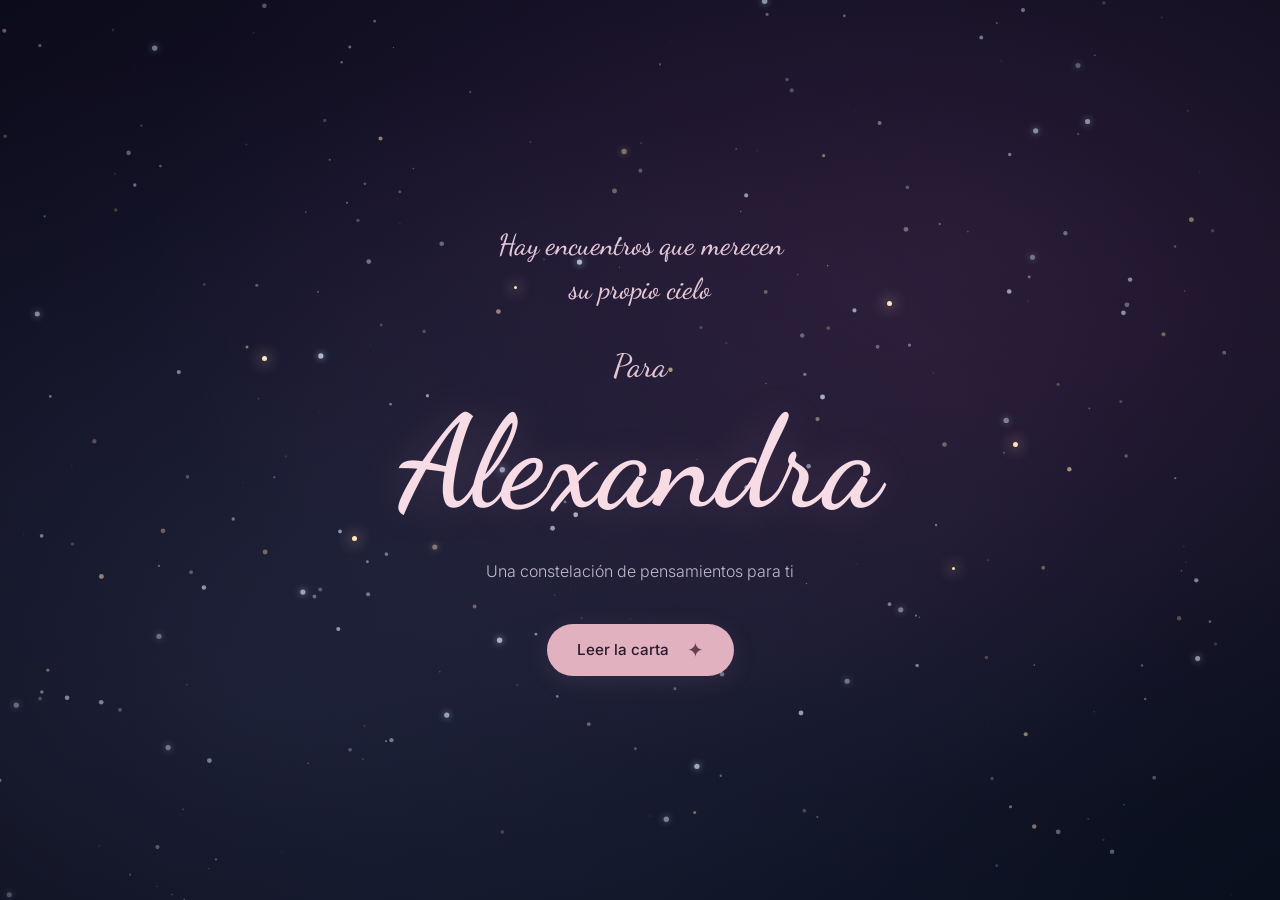
==== index.html @ 5cad4cbd "Restore animated introduction and design cinematic letter scenes" ====
<!DOCTYPE html>
<html lang="es">
<head>
    <meta charset="UTF-8">
    <meta name="viewport" content="width=device-width, initial-scale=1.0">
    <title>Para Alexandra &middot; Una constelaci&oacute;n para ti</title>
    <link rel="preconnect" href="https://fonts.googleapis.com">
    <link rel="preconnect" href="https://fonts.gstatic.com" crossorigin>
    <link href="https://fonts.googleapis.com/css2?family=Dancing+Script:wght@500;600;700&family=Inter:wght@300;400;500&display=swap" rel="stylesheet">
    <link rel="stylesheet" href="style.css">
</head>
<body>
    <div class="sky-atmosphere" aria-hidden="true"></div>
    <canvas id="star-canvas" aria-hidden="true"></canvas>
    <div class="film-vignette" aria-hidden="true"></div>

    <main>
        <section id="landing-screen" class="screen active" aria-labelledby="welcome-title">
            <div class="landing-content">
                <p class="welcome-phrase">Hay encuentros que merecen<br>su propio cielo</p>
                <div class="welcome-stars" aria-hidden="true"><i></i><i></i><i></i><i></i><i></i><i></i></div>
                <span class="title-prelude">Para</span>
                <h1 id="welcome-title" class="title">Alexandra</h1>
                <p class="subtitle">Una constelaci&oacute;n de pensamientos para ti</p>
                <button id="open-btn" class="primary-btn">Leer la carta <span aria-hidden="true">&#10022;</span></button>
            </div>
        </section>

        <section id="constellation-screen" class="screen" aria-label="Una carta entre las estrellas" hidden>
            <header class="journey-header">
                <span class="journey-signature">Para Alexandra</span>
                <span id="journey-progress" class="sr-only" role="status"></span>
            </header>
            <div id="nodes-container"></div>
            <div id="star-transition" aria-hidden="true"></div>
            <p id="click-guide" class="click-guide">Toca la estrella que brilla para comenzar</p>
            <div id="content-modal" class="hidden" role="dialog" aria-modal="true" aria-labelledby="chapter-title" inert>
                <article class="glass-card">
                    <h2 id="chapter-title" class="sr-only">Para Alexandra</h2>
                    <div class="letter-ornament" aria-hidden="true">
                        <svg viewBox="0 0 240 36"><path d="M10 18 C35 18 38 2 58 10 S82 26 102 18 M230 18 C205 18 202 2 182 10 S158 26 138 18 M112 18 L120 10 L128 18 L120 26 Z"/></svg>
                        <span>Para ti</span>
                    </div>
                    <div id="modal-body" class="letter-content"></div>
                    <footer class="chapter-footer">
                        <button id="next-btn" class="next-btn">Siguiente <span aria-hidden="true">&#8594;</span></button>
                    </footer>
                </article>
            </div>
            <div id="finale" class="finale" hidden>
                <h2 class="sr-only">Alexandra</h2>
                <p>Quiz&aacute; lo m&aacute;s bonito de coincidir contigo<br class="desktop-break"> todav&iacute;a est&eacute; por pasar.</p>
                <button id="replay-btn" class="text-btn">Volver a recorrer las estrellas <span aria-hidden="true">&#8634;</span></button>
            </div>
        </section>
    </main>
    <dialog id="photo-viewer" aria-label="Foto de Alexandra">
        <button id="close-photo" class="close-photo" aria-label="Cerrar foto" autofocus>&times;</button>
        <img src="WhatsApp%20Image%202026-11-08%20at%201.53.35%20PM.jpeg" alt="Alexandra" class="full-photo">
    </dialog>
    <button id="mute-btn" class="music-control" aria-label="Activar m&uacute;sica" aria-pressed="false" hidden>
        <span class="sound-bars" aria-hidden="true"><i></i><i></i><i></i><i></i></span>
        <span id="sound-label">Sonido</span>
    </button>
    <audio id="bg-music" loop preload="none"><source src="musica.mp3" type="audio/mpeg"></audio>
    <script src="script.js"></script>
</body>
</html>
---- style.css ----
* { box-sizing: border-box; margin: 0; padding: 0; }
:root { color-scheme: dark; --night: #100e23; --accent: #e8b1bd; --text: #f4edf1; --muted: #c2bacc; }
html, body { width: 100%; height: 100%; overflow: hidden; }
body { background: var(--night); color: var(--text); font-family: 'Inter', sans-serif; -webkit-font-smoothing: antialiased; }
button { font: inherit; cursor: pointer; -webkit-tap-highlight-color: transparent; }
button:disabled { cursor: default; }
button:focus-visible { outline: 2px solid var(--accent); outline-offset: 6px; }
[hidden] { display: none !important; }
.sky-atmosphere, .film-vignette, #star-canvas { position: fixed; inset: 0; width: 100%; height: 100%; pointer-events: none; }
.sky-atmosphere { background: radial-gradient(ellipse at 75% 28%, #4d315c66, transparent 60%), radial-gradient(ellipse at 20% 78%, #26345188, transparent 65%), linear-gradient(160deg, #100e23, #191327 55%, #0a1425); animation: atmosphere 30s ease-in-out infinite alternate; }
#star-canvas { z-index: 1; }
.film-vignette { z-index: 2; background: radial-gradient(ellipse at center, transparent 35%, #07081166); }
main { position: relative; height: 100%; z-index: 3; }
.screen { position: absolute; inset: 0; width: 100%; height: 100%; height: 100dvh; display: none; }
.screen.active { display: flex; flex-direction: column; align-items: center; justify-content: center; }
.landing-content { position: relative; width: min(90%, 850px); padding: 32px 0; text-align: center; }
.welcome-phrase { font: 500 clamp(1.3rem, 3vw, 1.8rem)/1.5 'Dancing Script', cursive; color: #e4c6d5; margin-bottom: 36px; animation: arrive 1.6s .1s both; }
.title-prelude { display: block; font: 500 2rem 'Dancing Script', cursive; color: #e2c5d0; margin-bottom: 2px; animation: arrive 1.5s .45s both; }
.title { font: 600 clamp(4.7rem, 11vw, 8rem)/1.2 'Dancing Script', cursive; color: #f7dce5; text-shadow: 0 0 45px #dea3ba33; animation: name-reveal 1.8s .65s both, name-glow 6s 2.5s ease-in-out infinite; }
.subtitle { font-size: 1rem; line-height: 1.7; color: var(--muted); font-weight: 300; margin-top: 18px; animation: arrive 1.4s 1s both; }
.welcome-stars { position: absolute; inset: 12% -3%; pointer-events: none; }
.welcome-stars i { position: absolute; width: 5px; height: 5px; border-radius: 50%; background: #ffe5b8; box-shadow: 0 0 14px 3px #ebc1ad66; animation: welcome-spark 5s ease-in-out infinite; }
.welcome-stars i:nth-child(1) { left: 8%; top: 26%; }
.welcome-stars i:nth-child(2) { left: 18%; top: 72%; animation-delay: -2s; }
.welcome-stars i:nth-child(3) { left: 36%; top: 8%; animation-delay: -3s; width: 3px; height: 3px; }
.welcome-stars i:nth-child(4) { right: 8%; top: 48%; animation-delay: -1s; }
.welcome-stars i:nth-child(5) { right: 22%; top: 12%; animation-delay: -4s; }
.welcome-stars i:nth-child(6) { right: 15%; top: 80%; animation-delay: -2.5s; width: 3px; height: 3px; }
#landing-screen { transition: opacity .9s, transform 1.2s; }
#landing-screen.opening { opacity: 0; transform: scale(1.1); pointer-events: none; }
.primary-btn, .next-btn { display: inline-flex; align-items: center; justify-content: center; gap: 18px; min-height: 52px; padding: 14px 30px; color: #291b2c; border: 0; border-radius: 30px; background: #e2b1c0; font-size: .95rem; font-weight: 500; box-shadow: 0 5px 25px #b67c9d22; transition: background .3s, box-shadow .3s; }
.primary-btn { margin-top: 38px; animation: arrive 1.3s 1.25s both; }
.primary-btn:hover, .next-btn:hover { background: #f0c6d3; box-shadow: 0 6px 30px #b67c9d44; }
.primary-btn span { color: #654052; font-size: 1.25rem; }
.journey-header { position: absolute; top: max(28px, env(safe-area-inset-top)); left: 5vw; right: 5vw; pointer-events: none; animation: arrive 1.4s both; }
.journey-signature { font: 500 2rem 'Dancing Script', cursive; color: #e5c6d3; }
#nodes-container { position: absolute; inset: 0; transition: opacity .7s, transform .8s cubic-bezier(.3,.1,.2,1); }
.is-entering #nodes-container { transform: scale(3.5); opacity: 0; }
.is-reading #nodes-container { opacity: .2; }
.constellation-node { position: absolute; width: 80px; height: 80px; border: 0; border-radius: 50%; background: transparent; transform: translate(-50%, -50%); opacity: 0; pointer-events: none; transition: opacity 1.2s; }
.constellation-node:focus:not(:focus-visible) { outline: none; }
.constellation-node:focus-visible { outline: 2px solid #fff0bc99; outline-offset: 3px; }
.constellation-node.visible { opacity: 1; }
.constellation-node.current:not(:disabled) { pointer-events: auto; }
.star-core { display: block; position: absolute; left: 27px; top: 27px; width: 26px; height: 26px; border-radius: 50%; background: radial-gradient(circle, #fff 0 17%, #fff0c9 32%, #edca81aa 55%, transparent 76%); box-shadow: 0 0 18px 5px #f0d59a77, 0 0 46px 13px #e1ba6d33; transition: box-shadow .3s; }
.star-core::before, .star-core::after { content: ''; position: absolute; background: linear-gradient(transparent, #fff4c8, transparent); width: 2px; height: 50px; left: 12px; top: -12px; }
.star-core::after { transform: rotate(90deg); }
.star-dust { position: absolute; inset: 0; border-radius: 50%; opacity: 0; animation: orbit-dust 16s linear infinite; }
.current .star-dust { opacity: 1; }
.star-dust i { position: absolute; width: 3px; height: 3px; border-radius: 50%; background: #ffe3b4; box-shadow: 0 0 7px #ffe2ab; }
.star-dust i:nth-child(1) { top: 5px; left: 38px; }
.star-dust i:nth-child(2) { top: 39px; right: 4px; width: 2px; height: 2px; }
.star-dust i:nth-child(3) { bottom: 8px; left: 32px; }
.star-dust i:nth-child(4) { top: 32px; left: 6px; width: 2px; height: 2px; }
.current .star-core { animation: star-breath 3s ease-in-out infinite; }
.constellation-node:hover .star-core { box-shadow: 0 0 24px 9px #f0d59a99, 0 0 58px 17px #e1ba6d44; }
.visited .star-core { width: 14px; height: 14px; left: 33px; top: 33px; opacity: .7; box-shadow: 0 0 14px 3px #e1bdcc66; }
.visited .star-core::before, .visited .star-core::after { height: 30px; top: -8px; left: 6px; }
#star-transition { position: absolute; z-index: 4; width: 26px; height: 26px; border-radius: 50%; opacity: 0; pointer-events: none; background: radial-gradient(circle, #fff1d4bb, #e8bdc955 25%, transparent 70%); }
.is-entering #star-transition { animation: star-entry .8s ease-out both; }
.departing { opacity: 0 !important; transition: opacity 1.2s; }
.click-guide { position: absolute; bottom: max(13%, 80px); left: 24px; right: 24px; font-size: .9rem; font-weight: 300; text-align: center; color: #d1c9d9; transition: opacity .7s; }
#content-modal { position: absolute; inset: 0; z-index: 10; display: flex; align-items: center; justify-content: center; padding: 64px 20px 80px; background: #09081466; backdrop-filter: blur(5px); -webkit-backdrop-filter: blur(5px); opacity: 1; visibility: visible; transition: opacity .65s, visibility .65s; }
#content-modal.hidden { opacity: 0; visibility: hidden; pointer-events: none; }
.glass-card { position: relative; isolation: isolate; width: min(100%, 610px); max-height: calc(100dvh - 144px); overflow-y: auto; overscroll-behavior: contain; padding: 30px 44px 32px; color: #4b3544; background: radial-gradient(ellipse at 0 0, #ead0d155, transparent 55%), radial-gradient(ellipse at 100% 100%, #e2c8b655, transparent 55%), repeating-linear-gradient(15deg, #a78f7310 0 1px, transparent 1px 5px), #f4ecdf; border: 1px solid #f3dfc2; border-radius: 14px 30px 14px 30px; box-shadow: 0 30px 100px #0008, 0 0 60px #f1c0d01a; transform: perspective(1200px) rotateX(0) translateY(0); transition: transform .9s cubic-bezier(.22,.61,.36,1); scrollbar-width: thin; scrollbar-color: #ab7b8b77 #ede0d2; }
.glass-card::before, .glass-card::after { content: ''; position: absolute; z-index: -1; width: 60px; height: 60px; pointer-events: none; border-color: #b7878977; border-style: solid; }
.glass-card::before { top: 12px; left: 12px; border-width: 1px 0 0 1px; border-radius: 4px 0 0; }
.glass-card::after { bottom: 12px; right: 12px; border-width: 0 1px 1px 0; border-radius: 0 0 4px; }
#content-modal.hidden .glass-card { transform: perspective(1200px) rotateX(8deg) translateY(34px); }
.letter-ornament { position: relative; text-align: center; padding: 18px 0 20px; color: #87576c; }
.letter-ornament svg { display: block; width: 160px; height: 24px; margin: 0 auto 6px; fill: none; stroke: #ad7e82; stroke-width: 1; }
.letter-ornament span { font: 600 2rem 'Dancing Script', cursive; }
#content-modal:not(.hidden) .letter-ornament path { stroke-dasharray: 300; animation: ornament-draw 1.8s ease both; }
.letter-content { position: relative; font-size: 1.02rem; font-weight: 400; line-height: 1.9; color: #4b3b47; }
.letter-content p { margin-bottom: 22px; }
#content-modal:not(.hidden) .letter-content > p { animation: paragraph-arrive .9s var(--paragraph-delay, .25s) both; }
.letter-content > p:first-of-type::first-letter { float: left; font: 600 3.5rem/.85 'Dancing Script', cursive; padding: 7px 7px 0 0; color: #955e76; }
.letter-content p:last-child { margin-bottom: 0; }
.photo-container { display: flex; justify-content: center; margin: 0 auto 28px; }
.alexandra-photo { display: block; width: 156px; height: 174px; object-fit: cover; object-position: center 34%; border-radius: 3px; }
.photo-open { display: flex; flex-direction: column; align-items: center; gap: 15px; border: 0; background: transparent; color: #805a70; border-radius: 6px; cursor: zoom-in; }
.photo-frame { display: block; position: relative; padding: 9px 9px 5px; background: #fffaf1; border: 1px solid #e0d2c1; box-shadow: 2px 8px 18px #57354933; transform: rotate(-3deg); transition: box-shadow .4s; }
.photo-frame::before { content: ''; position: absolute; z-index: 2; width: 54px; height: 17px; top: -9px; left: calc(50% - 27px); background: #d7b6a2aa; transform: rotate(5deg); box-shadow: 0 1px 1px #93746322; }
.photo-frame::after { content: ''; position: absolute; inset: 9px 9px 36px; background: linear-gradient(115deg, transparent 30%, #ffffff66 50%, transparent 70%); background-size: 300% 100%; pointer-events: none; animation: photo-light 12s 1s ease-in-out infinite; }
.photo-caption { display: block; padding: 8px 0 1px; font: 600 1.4rem 'Dancing Script', cursive; color: #7d5369; }
.photo-open:hover .photo-frame { box-shadow: 3px 12px 25px #57354955; }
.photo-hint { font-size: .7rem; font-weight: 300; }
#content-modal:not(.hidden) .photo-open { animation: photo-arrive 1.1s ease both; }
#photo-viewer { position: fixed; inset: 0; margin: auto; padding: 0; overflow: visible; width: fit-content; max-width: 90vw; max-height: 82dvh; border: 1px solid #e5c0d055; border-radius: 14px; background: #171124; color: #fff; box-shadow: 0 24px 100px #0009; }
#photo-viewer::backdrop { background: #080510dd; backdrop-filter: blur(10px); }
#photo-viewer[open] { animation: photo-arrive .5s ease both; }
.full-photo { display: block; max-width: 88vw; max-height: 80dvh; width: auto; height: auto; object-fit: contain; border-radius: 13px; }
.close-photo { position: absolute; z-index: 1; top: 8px; right: 8px; width: 44px; height: 44px; border: 1px solid #fff5; border-radius: 50%; background: #160f23cc; color: #fff; font-size: 1.8rem; line-height: 1; }
.chapter-footer { display: flex; justify-content: center; margin-top: 28px; }
.next-btn { min-height: 48px; padding: 12px 27px; font-size: .9rem; background: #85516b; color: #fff7ed; box-shadow: 0 4px 15px #7e456322; }
.next-btn:hover { background: #72415a; box-shadow: 0 6px 20px #7e456333; }
.next-btn span { display: inline-block; transition: transform .3s; }
.next-btn:hover span { transform: translateX(4px); }
.music-control { position: fixed; bottom: max(22px, env(safe-area-inset-bottom)); right: 4vw; z-index: 20; display: inline-flex; align-items: center; gap: 10px; min-height: 44px; background: #151124cc; border: 1px solid #cba7bc33; border-radius: 30px; color: #d4c5d5; padding: 10px 16px; font-size: .75rem; }
.sound-bars { display: flex; height: 14px; align-items: center; gap: 2px; }
.sound-bars i { display: block; width: 2px; height: 4px; background: var(--accent); }
.music-control[aria-pressed="true"] .sound-bars i { animation: sound-wave 1s ease-in-out infinite alternate; }
.sound-bars i:nth-child(2) { animation-delay: -.5s !important; }
.sound-bars i:nth-child(3) { animation-delay: -.25s !important; }
.sound-bars i:nth-child(4) { animation-delay: -.7s !important; }
.finale { position: absolute; top: 57%; left: 8%; right: 8%; text-align: center; animation: arrive 2.5s ease both; }
.finale p { font: 500 clamp(1.65rem, 3.5vw, 2.6rem)/1.5 'Dancing Script', cursive; color: #f1dce7; }
.text-btn { margin-top: 30px; min-height: 44px; padding: 10px; font-size: .8rem; color: #c6b5cf; border: 0; background: transparent; }
.text-btn span { margin-left: 10px; }
.text-btn:hover { color: #f5deeb; }
.sr-only { position: absolute; width: 1px; height: 1px; padding: 0; margin: -1px; overflow: hidden; clip-path: inset(50%); white-space: nowrap; border: 0; }
@keyframes arrive { from { opacity: 0; transform: translateY(14px); } to { opacity: 1; transform: translateY(0); } }
@keyframes atmosphere { from { transform: scale(1.04) translate(-1%, 0); } to { transform: scale(1.1) translate(1%, 1%); } }
@keyframes star-breath { 0%, 100% { opacity: .8; } 50% { opacity: 1; } }
@keyframes sound-wave { from { height: 3px; } to { height: 14px; } }
@keyframes star-entry { from { opacity: .8; transform: translate(-50%, -50%) scale(1); } to { opacity: 0; transform: translate(-50%, -50%) scale(45); } }
@keyframes photo-arrive { from { opacity: 0; transform: translateY(10px) scale(.95); } to { opacity: 1; transform: translateY(0) scale(1); } }
@keyframes name-reveal { from { opacity: 0; transform: translateY(20px) scale(.94); filter: blur(6px); } to { opacity: 1; transform: none; filter: blur(0); } }
@keyframes name-glow { 0%, 100% { text-shadow: 0 0 30px #dea3ba33; } 50% { text-shadow: 0 0 55px #eeb4d577, 0 0 100px #c786af33; } }
@keyframes welcome-spark { 0%, 100% { opacity: .3; transform: translateY(0) scale(.8); } 50% { opacity: 1; transform: translateY(-8px) scale(1.2); } }
@keyframes orbit-dust { to { transform: rotate(360deg); } }
@keyframes ornament-draw { from { stroke-dashoffset: 300; opacity: 0; } to { stroke-dashoffset: 0; opacity: 1; } }
@keyframes paragraph-arrive { from { opacity: 0; transform: translateY(12px); } to { opacity: 1; transform: translateY(0); } }
@keyframes photo-light { 0%, 15% { background-position: 100% 0; opacity: 0; } 25% { opacity: .8; } 38%, 100% { background-position: 0 0; opacity: 0; } }
@media (max-width: 600px) {
    .title { font-size: clamp(3.8rem, 16vw, 6rem); }
    .welcome-phrase { margin-bottom: 26px; font-size: 1.4rem; }
    .title-prelude { font-size: 1.6rem; }
    .subtitle { font-size: .95rem; }
    .journey-header { top: max(24px, env(safe-area-inset-top)); left: 24px; }
    .journey-signature { font-size: 1.7rem; }
    #content-modal { padding: 76px 16px 82px; }
    .glass-card { max-height: calc(100dvh - 158px); padding: 20px 24px 24px; border-radius: 12px 24px 12px 24px; }
    .letter-ornament { padding: 12px 0 20px; }
    .letter-ornament span { font-size: 1.8rem; }
    .letter-content { font-size: 1rem; line-height: 1.85; }
    .alexandra-photo { width: 138px; height: 150px; }
    .photo-container { margin-bottom: 22px; }
    .chapter-footer { margin-top: 24px; }
    .click-guide { bottom: 17%; font-size: .85rem; }
    .music-control { right: 20px; bottom: max(20px, env(safe-area-inset-bottom)); }
    .desktop-break { display: none; }
}
@media (max-height: 550px) {
    .welcome-phrase { font-size: 1.1rem; margin-bottom: 12px; }
    .welcome-phrase br { display: none; }
    .title { font-size: 4rem; }
    .title-prelude { font-size: 1.3rem; }
    .subtitle { margin-top: 8px; }
    .primary-btn { margin-top: 22px; padding: 12px 24px; }
    .finale { top: 58%; }
    .finale p { font-size: 1.5rem; }
    .text-btn { margin-top: 12px; }
}
@media (max-height: 700px) {
    .letter-ornament { padding: 6px 0 12px; }
    .letter-ornament svg { width: 120px; height: 18px; margin-bottom: 4px; }
    .letter-ornament span { font-size: 1.55rem; }
    .alexandra-photo { width: 110px; height: 120px; }
    .photo-frame { padding: 7px 7px 3px; }
    .photo-frame::after { inset: 7px 7px 30px; }
    .photo-caption { font-size: 1.2rem; padding-top: 5px; }
    .photo-open { gap: 10px; }
    .photo-container { margin-bottom: 18px; }
}
@media (prefers-reduced-motion: reduce) {
    *, *::before, *::after { animation: none !important; transition: none !important; scroll-behavior: auto !important; }
}
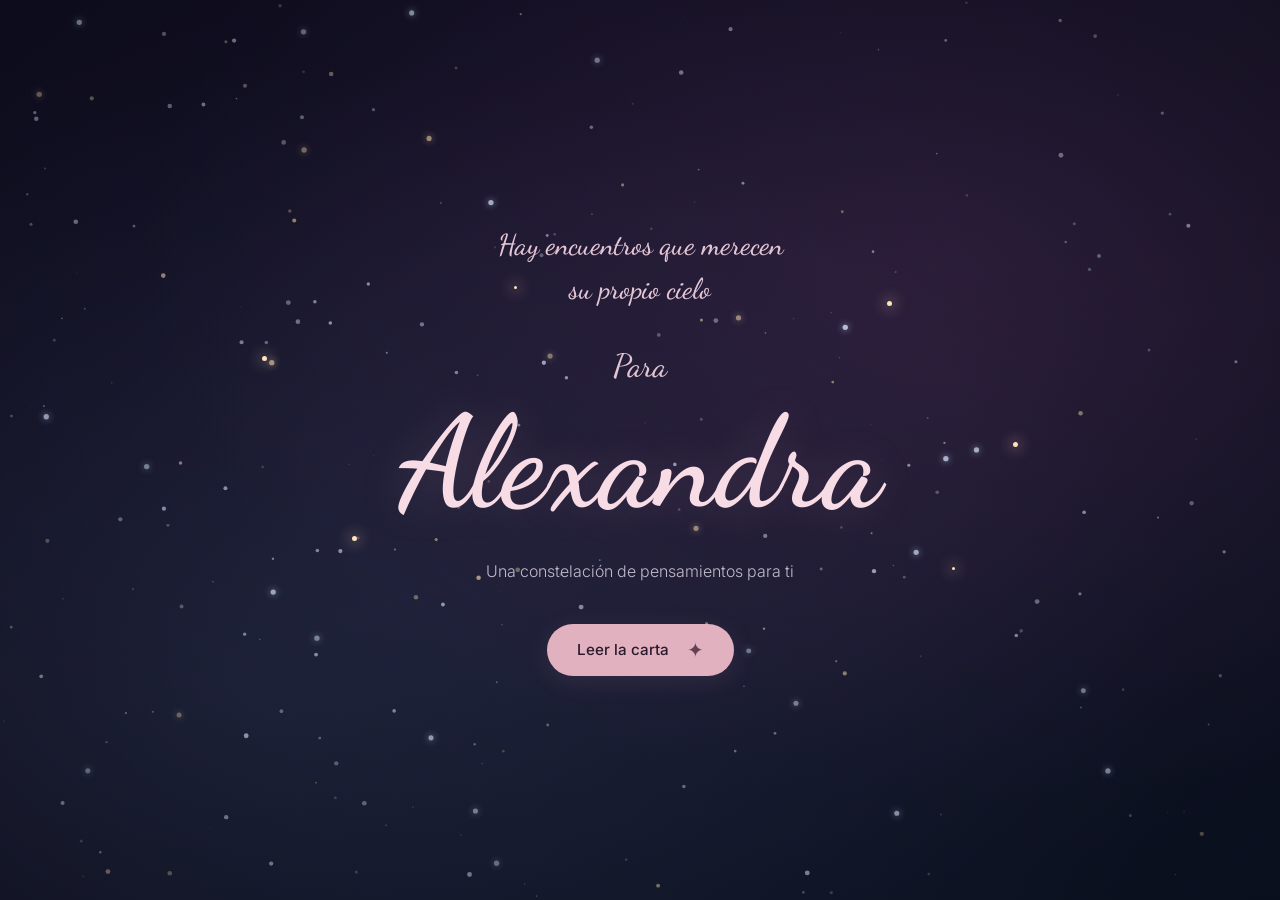
==== commit 04c5ef67: "Refresh browser assets for cinematic redesign" ====
--- a/index.html
+++ b/index.html
@@ -7,7 +7,7 @@
     <link rel="preconnect" href="https://fonts.googleapis.com">
     <link rel="preconnect" href="https://fonts.gstatic.com" crossorigin>
     <link href="https://fonts.googleapis.com/css2?family=Dancing+Script:wght@500;600;700&family=Inter:wght@300;400;500&display=swap" rel="stylesheet">
-    <link rel="stylesheet" href="style.css">
+    <link rel="stylesheet" href="style.css?v=5cad4cb">
 </head>
 <body>
     <div class="sky-atmosphere" aria-hidden="true"></div>
@@ -63,6 +63,6 @@
         <span id="sound-label">Sonido</span>
     </button>
     <audio id="bg-music" loop preload="none"><source src="musica.mp3" type="audio/mpeg"></audio>
-    <script src="script.js"></script>
+    <script src="script.js?v=5cad4cb"></script>
 </body>
 </html>
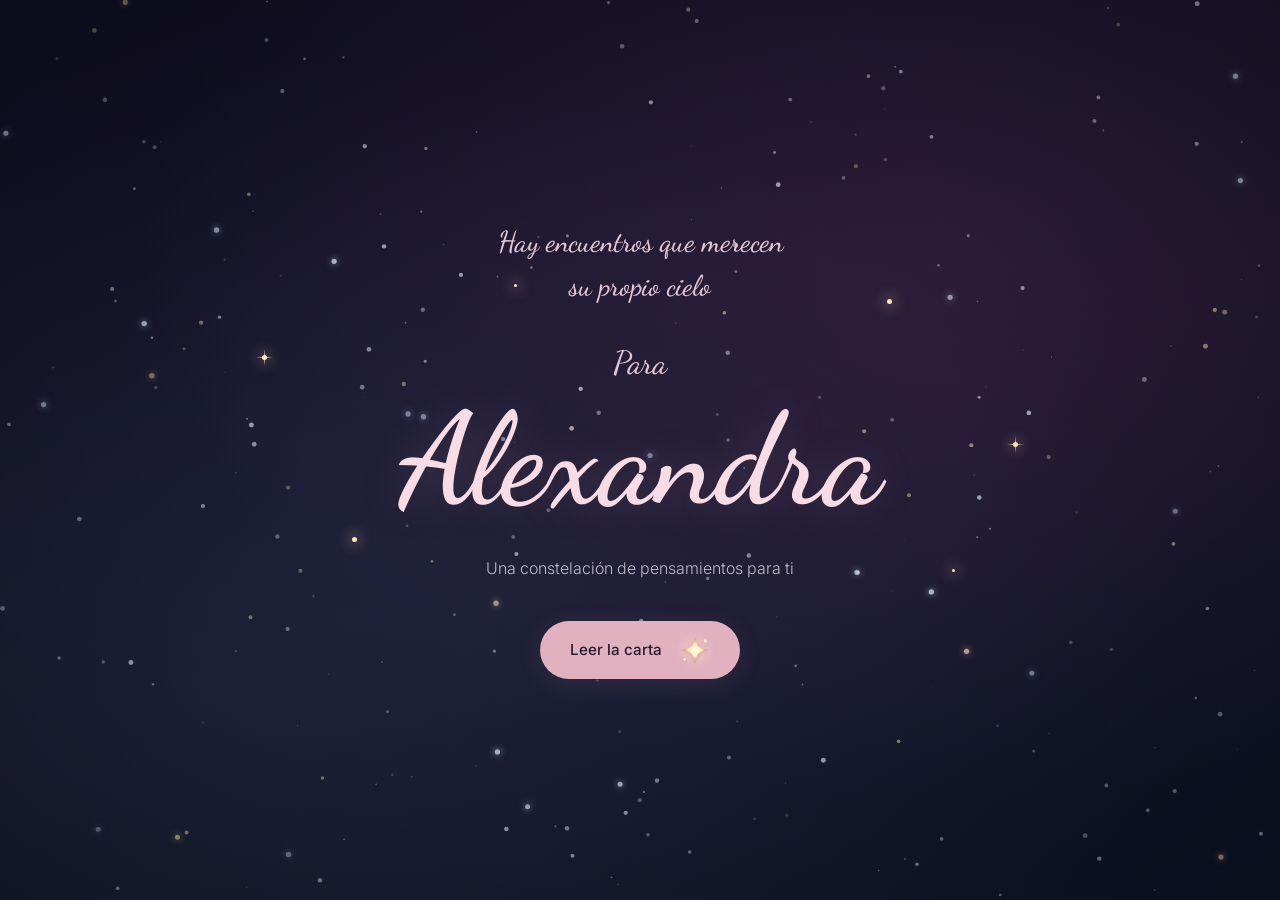
==== commit cd3d49d2: "Polish entrance star and add subtle welcome animations" ====
--- a/index.html
+++ b/index.html
@@ -7,7 +7,7 @@
     <link rel="preconnect" href="https://fonts.googleapis.com">
     <link rel="preconnect" href="https://fonts.gstatic.com" crossorigin>
     <link href="https://fonts.googleapis.com/css2?family=Dancing+Script:wght@500;600;700&family=Inter:wght@300;400;500&display=swap" rel="stylesheet">
-    <link rel="stylesheet" href="style.css?v=5cad4cb">
+    <link rel="stylesheet" href="style.css?v=entrada-estrella-2">
 </head>
 <body>
     <div class="sky-atmosphere" aria-hidden="true"></div>
@@ -22,7 +22,16 @@
                 <span class="title-prelude">Para</span>
                 <h1 id="welcome-title" class="title">Alexandra</h1>
                 <p class="subtitle">Una constelaci&oacute;n de pensamientos para ti</p>
-                <button id="open-btn" class="primary-btn">Leer la carta <span aria-hidden="true">&#10022;</span></button>
+                <button id="open-btn" class="primary-btn">Leer la carta
+                    <span class="entry-star" aria-hidden="true">
+                        <svg viewBox="0 0 32 32" focusable="false">
+                            <defs><radialGradient id="entry-star-light"><stop stop-color="#fffdf1"/><stop offset=".5" stop-color="#ffe8ad"/><stop offset="1" stop-color="#a56b4c"/></radialGradient></defs>
+                            <path class="entry-star-shape" d="M16 2 C17.5 12 20 14.5 30 16 C20 17.5 17.5 20 16 30 C14.5 20 12 17.5 2 16 C12 14.5 14.5 12 16 2Z" fill="url(#entry-star-light)"/>
+                            <circle class="entry-spark spark-one" cx="27" cy="6" r="1.6" fill="#fff4cc"/>
+                            <circle class="entry-spark spark-two" cx="5" cy="26" r="1.2" fill="#fff4cc"/>
+                        </svg>
+                    </span>
+                </button>
             </div>
         </section>
 
--- a/style.css
+++ b/style.css
@@ -26,12 +26,21 @@
 .welcome-stars i:nth-child(4) { right: 8%; top: 48%; animation-delay: -1s; }
 .welcome-stars i:nth-child(5) { right: 22%; top: 12%; animation-delay: -4s; }
 .welcome-stars i:nth-child(6) { right: 15%; top: 80%; animation-delay: -2.5s; width: 3px; height: 3px; }
+.welcome-stars i:nth-child(1)::before, .welcome-stars i:nth-child(4)::before { content: ''; position: absolute; width: 1px; height: 17px; top: -6px; left: 2px; background: linear-gradient(transparent, #ffe5b8, transparent); }
+.welcome-stars i:nth-child(1)::after, .welcome-stars i:nth-child(4)::after { content: ''; position: absolute; width: 17px; height: 1px; left: -6px; top: 2px; background: linear-gradient(90deg, transparent, #ffe5b8, transparent); }
+.welcome-stars::before { content: ''; position: absolute; top: 3%; left: 22%; width: 70px; height: 2px; border-radius: 50%; opacity: 0; background: linear-gradient(90deg, transparent, #f4dac6); box-shadow: 5px 0 10px #ffe1af66; animation: welcome-meteor 12s 2.4s ease-out infinite; }
 #landing-screen { transition: opacity .9s, transform 1.2s; }
 #landing-screen.opening { opacity: 0; transform: scale(1.1); pointer-events: none; }
 .primary-btn, .next-btn { display: inline-flex; align-items: center; justify-content: center; gap: 18px; min-height: 52px; padding: 14px 30px; color: #291b2c; border: 0; border-radius: 30px; background: #e2b1c0; font-size: .95rem; font-weight: 500; box-shadow: 0 5px 25px #b67c9d22; transition: background .3s, box-shadow .3s; }
 .primary-btn { margin-top: 38px; animation: arrive 1.3s 1.25s both; }
 .primary-btn:hover, .next-btn:hover { background: #f0c6d3; box-shadow: 0 6px 30px #b67c9d44; }
-.primary-btn span { color: #654052; font-size: 1.25rem; }
+.entry-star { position: relative; display: inline-flex; align-items: center; justify-content: center; flex: 0 0 30px; width: 30px; height: 30px; pointer-events: none; }
+.entry-star::before { content: ''; position: absolute; inset: -5px; border-radius: 50%; background: radial-gradient(circle, #fff1be66, transparent 70%); animation: entry-halo 4s ease-in-out infinite; }
+.entry-star svg { display: block; position: relative; width: 30px; height: 30px; overflow: visible; filter: drop-shadow(0 1px 2px #8c576344); }
+.entry-star-shape { transform-origin: 16px 16px; animation: entry-star-turn 6s ease-in-out infinite; }
+.entry-spark { animation: entry-twinkle 3.6s ease-in-out infinite; }
+.spark-two { animation-delay: -1.8s; }
+.primary-btn:hover .entry-star-shape, .primary-btn:focus-visible .entry-star-shape { filter: drop-shadow(0 0 3px #fff8d6); }
 .journey-header { position: absolute; top: max(28px, env(safe-area-inset-top)); left: 5vw; right: 5vw; pointer-events: none; animation: arrive 1.4s both; }
 .journey-signature { font: 500 2rem 'Dancing Script', cursive; color: #e5c6d3; }
 #nodes-container { position: absolute; inset: 0; transition: opacity .7s, transform .8s cubic-bezier(.3,.1,.2,1); }
@@ -122,6 +131,10 @@
 @keyframes ornament-draw { from { stroke-dashoffset: 300; opacity: 0; } to { stroke-dashoffset: 0; opacity: 1; } }
 @keyframes paragraph-arrive { from { opacity: 0; transform: translateY(12px); } to { opacity: 1; transform: translateY(0); } }
 @keyframes photo-light { 0%, 15% { background-position: 100% 0; opacity: 0; } 25% { opacity: .8; } 38%, 100% { background-position: 0 0; opacity: 0; } }
+@keyframes welcome-meteor { 0% { opacity: 0; transform: translate(-30px, -15px) rotate(24deg); } 3% { opacity: .8; } 13% { opacity: 0; transform: translate(180px, 80px) rotate(24deg); } 100% { opacity: 0; transform: translate(180px, 80px) rotate(24deg); } }
+@keyframes entry-halo { 0%, 100% { opacity: .4; transform: scale(.85); } 50% { opacity: 1; transform: scale(1.15); } }
+@keyframes entry-star-turn { 0%, 100% { transform: rotate(-8deg) scale(.96); } 50% { transform: rotate(12deg) scale(1.08); } }
+@keyframes entry-twinkle { 0%, 100% { opacity: .2; } 45%, 60% { opacity: 1; } }
 @media (max-width: 600px) {
     .title { font-size: clamp(3.8rem, 16vw, 6rem); }
     .welcome-phrase { margin-bottom: 26px; font-size: 1.4rem; }
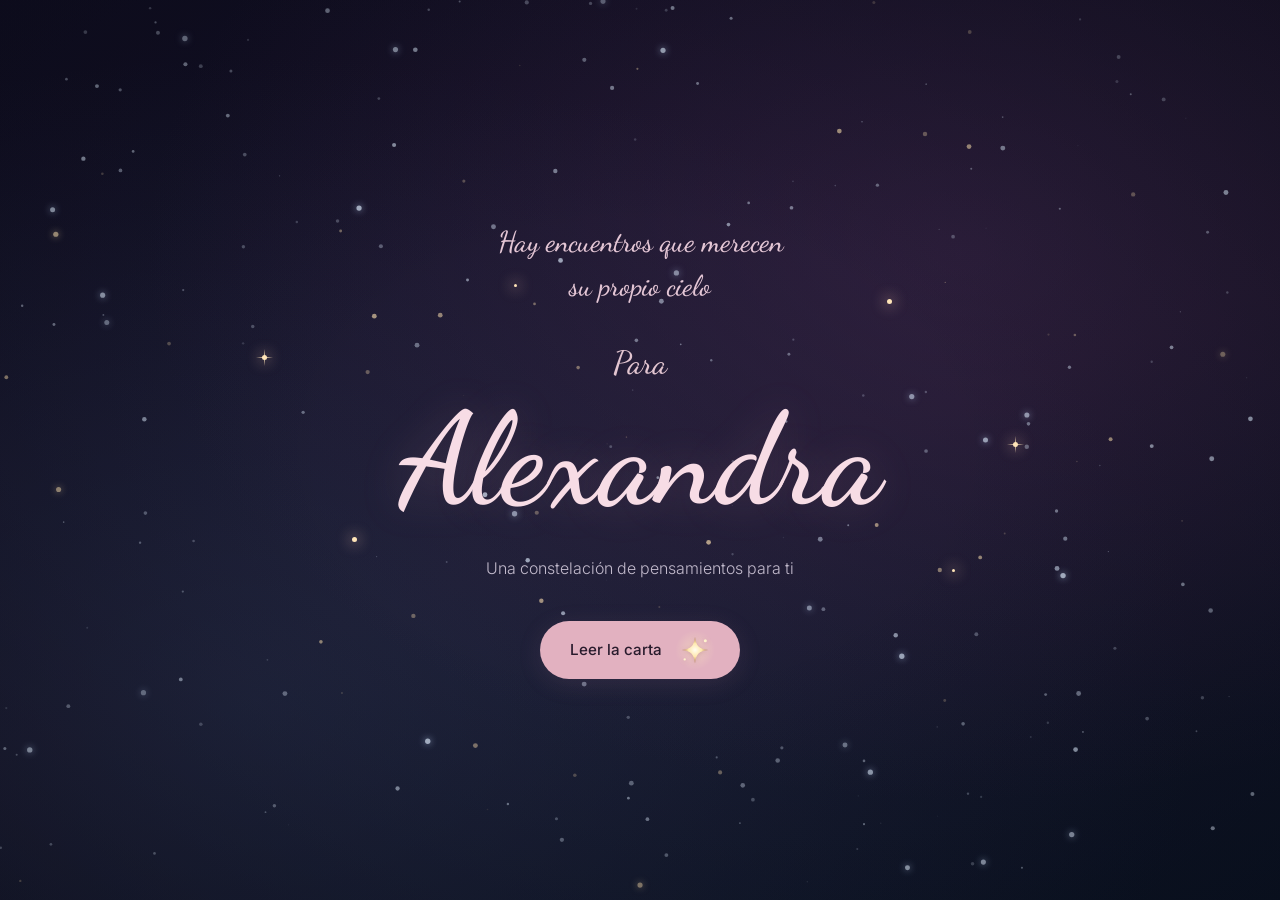
==== commit 3a364bf8: "Add Telegram reading metrics and replay tracking" ====
--- a/index.html
+++ b/index.html
@@ -72,6 +72,7 @@
         <span id="sound-label">Sonido</span>
     </button>
     <audio id="bg-music" loop preload="none"><source src="musica.mp3" type="audio/mpeg"></audio>
-    <script src="script.js?v=5cad4cb"></script>
+    <script src="metrics.js?v=lectura-1"></script>
+    <script src="script.js?v=lectura-1"></script>
 </body>
 </html>
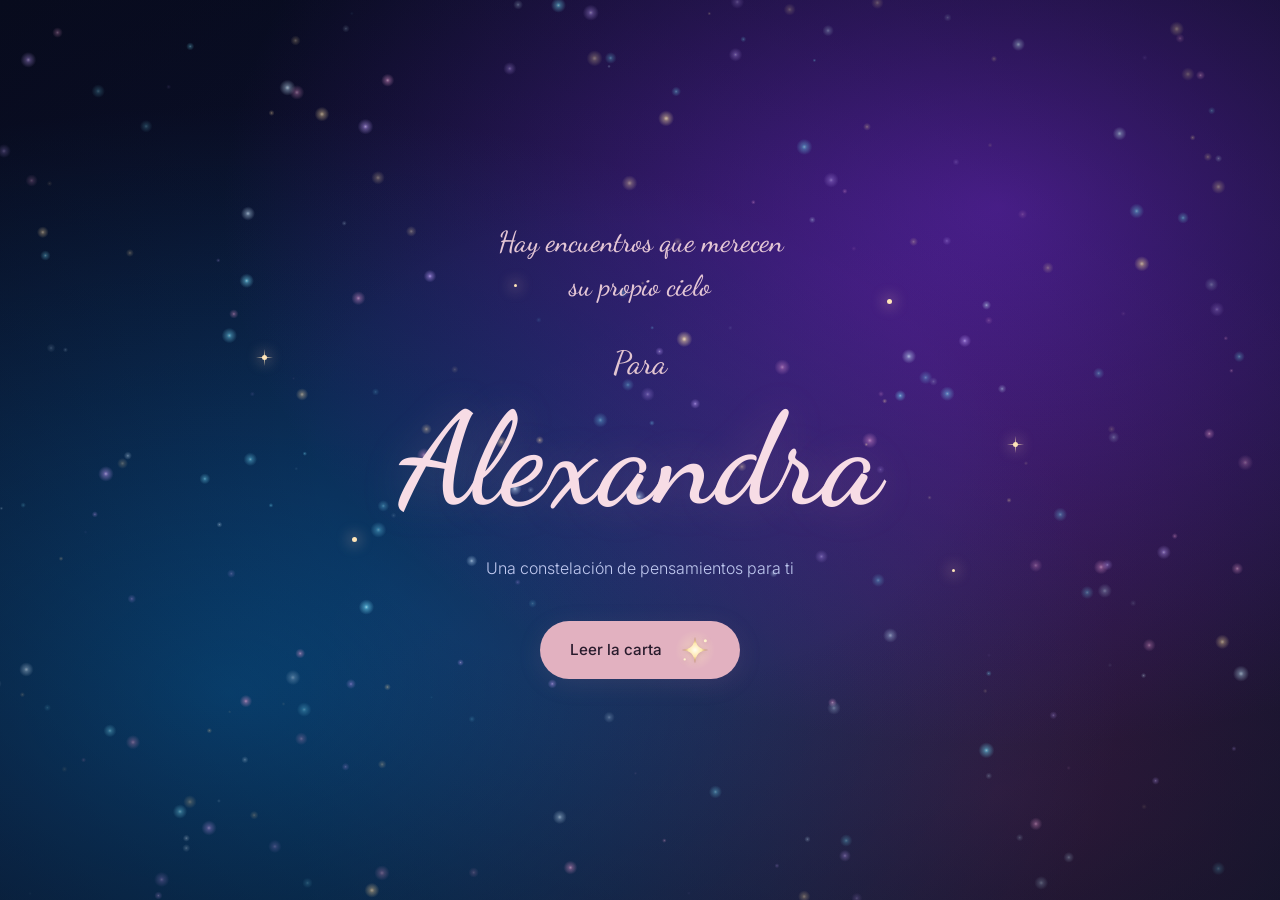
==== commit b930ee77: "Optimize mobile rendering and add vivid space colors" ====
--- a/index.html
+++ b/index.html
@@ -7,7 +7,7 @@
     <link rel="preconnect" href="https://fonts.googleapis.com">
     <link rel="preconnect" href="https://fonts.gstatic.com" crossorigin>
     <link href="https://fonts.googleapis.com/css2?family=Dancing+Script:wght@500;600;700&family=Inter:wght@300;400;500&display=swap" rel="stylesheet">
-    <link rel="stylesheet" href="style.css?v=entrada-estrella-2">
+    <link rel="stylesheet" href="style.css?v=espacio-movil-1">
 </head>
 <body>
     <div class="sky-atmosphere" aria-hidden="true"></div>
@@ -73,6 +73,6 @@
     </button>
     <audio id="bg-music" loop preload="none"><source src="musica.mp3" type="audio/mpeg"></audio>
     <script src="metrics.js?v=lectura-1"></script>
-    <script src="script.js?v=lectura-1"></script>
+    <script src="script.js?v=espacio-movil-1"></script>
 </body>
 </html>
--- a/style.css
+++ b/style.css
@@ -1,5 +1,5 @@
 * { box-sizing: border-box; margin: 0; padding: 0; }
-:root { color-scheme: dark; --night: #100e23; --accent: #e8b1bd; --text: #f4edf1; --muted: #c2bacc; }
+:root { color-scheme: dark; --night: #080d25; --accent: #b6a5ff; --text: #f2f3ff; --muted: #c0c9f0; }
 html, body { width: 100%; height: 100%; overflow: hidden; }
 body { background: var(--night); color: var(--text); font-family: 'Inter', sans-serif; -webkit-font-smoothing: antialiased; }
 button { font: inherit; cursor: pointer; -webkit-tap-highlight-color: transparent; }
@@ -7,7 +7,7 @@
 button:focus-visible { outline: 2px solid var(--accent); outline-offset: 6px; }
 [hidden] { display: none !important; }
 .sky-atmosphere, .film-vignette, #star-canvas { position: fixed; inset: 0; width: 100%; height: 100%; pointer-events: none; }
-.sky-atmosphere { background: radial-gradient(ellipse at 75% 28%, #4d315c66, transparent 60%), radial-gradient(ellipse at 20% 78%, #26345188, transparent 65%), linear-gradient(160deg, #100e23, #191327 55%, #0a1425); animation: atmosphere 30s ease-in-out infinite alternate; }
+.sky-atmosphere { background: radial-gradient(ellipse at 78% 23%, #7c2bdb99, transparent 55%), radial-gradient(ellipse at 18% 77%, #007dc37a, transparent 60%), radial-gradient(ellipse at 78% 88%, #c7287440, transparent 50%), linear-gradient(160deg, #080d25, #101335 60%, #071c35); animation: atmosphere 30s ease-in-out infinite alternate; }
 #star-canvas { z-index: 1; }
 .film-vignette { z-index: 2; background: radial-gradient(ellipse at center, transparent 35%, #07081166); }
 main { position: relative; height: 100%; z-index: 3; }
@@ -54,8 +54,8 @@
 .star-core { display: block; position: absolute; left: 27px; top: 27px; width: 26px; height: 26px; border-radius: 50%; background: radial-gradient(circle, #fff 0 17%, #fff0c9 32%, #edca81aa 55%, transparent 76%); box-shadow: 0 0 18px 5px #f0d59a77, 0 0 46px 13px #e1ba6d33; transition: box-shadow .3s; }
 .star-core::before, .star-core::after { content: ''; position: absolute; background: linear-gradient(transparent, #fff4c8, transparent); width: 2px; height: 50px; left: 12px; top: -12px; }
 .star-core::after { transform: rotate(90deg); }
-.star-dust { position: absolute; inset: 0; border-radius: 50%; opacity: 0; animation: orbit-dust 16s linear infinite; }
-.current .star-dust { opacity: 1; }
+.star-dust { position: absolute; inset: 0; border-radius: 50%; opacity: 0; }
+.current .star-dust { opacity: 1; animation: orbit-dust 16s linear infinite; }
 .star-dust i { position: absolute; width: 3px; height: 3px; border-radius: 50%; background: #ffe3b4; box-shadow: 0 0 7px #ffe2ab; }
 .star-dust i:nth-child(1) { top: 5px; left: 38px; }
 .star-dust i:nth-child(2) { top: 39px; right: 4px; width: 2px; height: 2px; }
@@ -71,23 +71,23 @@
 .click-guide { position: absolute; bottom: max(13%, 80px); left: 24px; right: 24px; font-size: .9rem; font-weight: 300; text-align: center; color: #d1c9d9; transition: opacity .7s; }
 #content-modal { position: absolute; inset: 0; z-index: 10; display: flex; align-items: center; justify-content: center; padding: 64px 20px 80px; background: #09081466; backdrop-filter: blur(5px); -webkit-backdrop-filter: blur(5px); opacity: 1; visibility: visible; transition: opacity .65s, visibility .65s; }
 #content-modal.hidden { opacity: 0; visibility: hidden; pointer-events: none; }
-.glass-card { position: relative; isolation: isolate; width: min(100%, 610px); max-height: calc(100dvh - 144px); overflow-y: auto; overscroll-behavior: contain; padding: 30px 44px 32px; color: #4b3544; background: radial-gradient(ellipse at 0 0, #ead0d155, transparent 55%), radial-gradient(ellipse at 100% 100%, #e2c8b655, transparent 55%), repeating-linear-gradient(15deg, #a78f7310 0 1px, transparent 1px 5px), #f4ecdf; border: 1px solid #f3dfc2; border-radius: 14px 30px 14px 30px; box-shadow: 0 30px 100px #0008, 0 0 60px #f1c0d01a; transform: perspective(1200px) rotateX(0) translateY(0); transition: transform .9s cubic-bezier(.22,.61,.36,1); scrollbar-width: thin; scrollbar-color: #ab7b8b77 #ede0d2; }
-.glass-card::before, .glass-card::after { content: ''; position: absolute; z-index: -1; width: 60px; height: 60px; pointer-events: none; border-color: #b7878977; border-style: solid; }
+.glass-card { position: relative; isolation: isolate; width: min(100%, 610px); max-height: calc(100dvh - 144px); overflow-y: auto; overscroll-behavior: contain; padding: 30px 44px 32px; color: #f1edff; background: radial-gradient(ellipse at 88% 8%, #8e3cdd40, transparent 48%), radial-gradient(ellipse at 4% 92%, #08abd52b, transparent 50%), radial-gradient(1px 1px at 27px 43px, #d9e8ffa0 80%, transparent), radial-gradient(1px 1px at 98px 71px, #bf9dff88 80%, transparent), linear-gradient(145deg, #151936, #25133e 65%, #10273d); background-size: 100% 100%, 100% 100%, 152px 167px, 193px 211px, 100% 100%; border: 1px solid #a7a4ed66; border-radius: 14px 30px 14px 30px; box-shadow: 0 24px 70px #0008, 0 0 40px #7252ce25; transform: perspective(1200px) rotateX(0) translateY(0); transition: transform .9s cubic-bezier(.22,.61,.36,1); scrollbar-width: thin; scrollbar-color: #a18dc988 #161c36; }
+.glass-card::before, .glass-card::after { content: ''; position: absolute; z-index: -1; width: 60px; height: 60px; pointer-events: none; border-color: #9c91e480; border-style: solid; }
 .glass-card::before { top: 12px; left: 12px; border-width: 1px 0 0 1px; border-radius: 4px 0 0; }
 .glass-card::after { bottom: 12px; right: 12px; border-width: 0 1px 1px 0; border-radius: 0 0 4px; }
 #content-modal.hidden .glass-card { transform: perspective(1200px) rotateX(8deg) translateY(34px); }
-.letter-ornament { position: relative; text-align: center; padding: 18px 0 20px; color: #87576c; }
-.letter-ornament svg { display: block; width: 160px; height: 24px; margin: 0 auto 6px; fill: none; stroke: #ad7e82; stroke-width: 1; }
+.letter-ornament { position: relative; text-align: center; padding: 18px 0 20px; color: #dcc1ff; }
+.letter-ornament svg { display: block; width: 160px; height: 24px; margin: 0 auto 6px; fill: none; stroke: #9cc9ff; stroke-width: 1; }
 .letter-ornament span { font: 600 2rem 'Dancing Script', cursive; }
 #content-modal:not(.hidden) .letter-ornament path { stroke-dasharray: 300; animation: ornament-draw 1.8s ease both; }
-.letter-content { position: relative; font-size: 1.02rem; font-weight: 400; line-height: 1.9; color: #4b3b47; }
+.letter-content { position: relative; font-size: 1.02rem; font-weight: 400; line-height: 1.9; color: #f1edff; }
 .letter-content p { margin-bottom: 22px; }
 #content-modal:not(.hidden) .letter-content > p { animation: paragraph-arrive .9s var(--paragraph-delay, .25s) both; }
-.letter-content > p:first-of-type::first-letter { float: left; font: 600 3.5rem/.85 'Dancing Script', cursive; padding: 7px 7px 0 0; color: #955e76; }
+.letter-content > p:first-of-type::first-letter { float: left; font: 600 3.5rem/.85 'Dancing Script', cursive; padding: 7px 7px 0 0; color: #b4c8ff; }
 .letter-content p:last-child { margin-bottom: 0; }
 .photo-container { display: flex; justify-content: center; margin: 0 auto 28px; }
 .alexandra-photo { display: block; width: 156px; height: 174px; object-fit: cover; object-position: center 34%; border-radius: 3px; }
-.photo-open { display: flex; flex-direction: column; align-items: center; gap: 15px; border: 0; background: transparent; color: #805a70; border-radius: 6px; cursor: zoom-in; }
+.photo-open { display: flex; flex-direction: column; align-items: center; gap: 15px; border: 0; background: transparent; color: #d2ccff; border-radius: 6px; cursor: zoom-in; }
 .photo-frame { display: block; position: relative; padding: 9px 9px 5px; background: #fffaf1; border: 1px solid #e0d2c1; box-shadow: 2px 8px 18px #57354933; transform: rotate(-3deg); transition: box-shadow .4s; }
 .photo-frame::before { content: ''; position: absolute; z-index: 2; width: 54px; height: 17px; top: -9px; left: calc(50% - 27px); background: #d7b6a2aa; transform: rotate(5deg); box-shadow: 0 1px 1px #93746322; }
 .photo-frame::after { content: ''; position: absolute; inset: 9px 9px 36px; background: linear-gradient(115deg, transparent 30%, #ffffff66 50%, transparent 70%); background-size: 300% 100%; pointer-events: none; animation: photo-light 12s 1s ease-in-out infinite; }
@@ -101,8 +101,8 @@
 .full-photo { display: block; max-width: 88vw; max-height: 80dvh; width: auto; height: auto; object-fit: contain; border-radius: 13px; }
 .close-photo { position: absolute; z-index: 1; top: 8px; right: 8px; width: 44px; height: 44px; border: 1px solid #fff5; border-radius: 50%; background: #160f23cc; color: #fff; font-size: 1.8rem; line-height: 1; }
 .chapter-footer { display: flex; justify-content: center; margin-top: 28px; }
-.next-btn { min-height: 48px; padding: 12px 27px; font-size: .9rem; background: #85516b; color: #fff7ed; box-shadow: 0 4px 15px #7e456322; }
-.next-btn:hover { background: #72415a; box-shadow: 0 6px 20px #7e456333; }
+.next-btn { min-height: 48px; padding: 12px 27px; font-size: .9rem; background: #6651bb; color: #fff7ff; box-shadow: 0 4px 15px #704ab333; }
+.next-btn:hover { background: #7964d0; box-shadow: 0 6px 20px #8d69d844; }
 .next-btn span { display: inline-block; transition: transform .3s; }
 .next-btn:hover span { transform: translateX(4px); }
 .music-control { position: fixed; bottom: max(22px, env(safe-area-inset-bottom)); right: 4vw; z-index: 20; display: inline-flex; align-items: center; gap: 10px; min-height: 44px; background: #151124cc; border: 1px solid #cba7bc33; border-radius: 30px; color: #d4c5d5; padding: 10px 16px; font-size: .75rem; }
@@ -176,6 +176,16 @@
     .photo-open { gap: 10px; }
     .photo-container { margin-bottom: 18px; }
 }
+@media (max-width: 700px), (pointer: coarse) {
+    /* Keep the visible effects while avoiding full-screen blur and animated paint on phones. */
+    .sky-atmosphere { animation: none; transform: none; }
+    #content-modal { backdrop-filter: none; -webkit-backdrop-filter: none; background: #080c24b3; }
+    #photo-viewer::backdrop { backdrop-filter: none; background: #080c24ed; }
+    .glass-card { transform: translateY(0); box-shadow: 0 15px 36px #0007; }
+    #content-modal.hidden .glass-card { transform: translateY(24px); }
+    .title { animation: name-reveal-mobile 1.8s .65s both; text-shadow: 0 0 28px #de9ff04d; }
+    @keyframes name-reveal-mobile { from { opacity: 0; transform: translateY(20px) scale(.94); } to { opacity: 1; transform: none; } }
+}
 @media (prefers-reduced-motion: reduce) {
     *, *::before, *::after { animation: none !important; transition: none !important; scroll-behavior: auto !important; }
 }
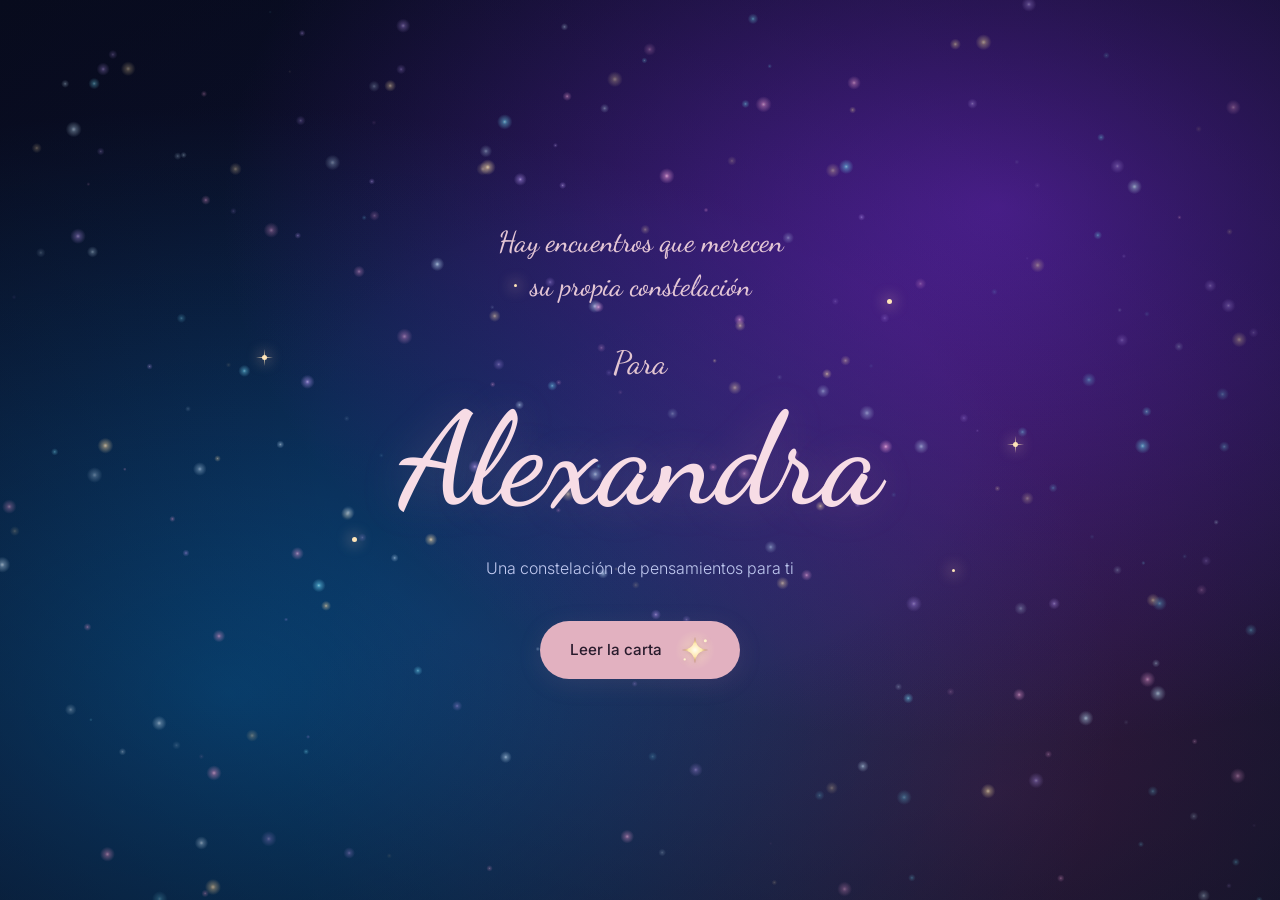
==== commit b0628352: "Refine star formation into larger handwritten Alexandra" ====
--- a/index.html
+++ b/index.html
@@ -17,7 +17,7 @@
     <main>
         <section id="landing-screen" class="screen active" aria-labelledby="welcome-title">
             <div class="landing-content">
-                <p class="welcome-phrase">Hay encuentros que merecen<br>su propio cielo</p>
+                <p class="welcome-phrase">Hay encuentros que merecen<br>su propia constelaci&oacute;n</p>
                 <div class="welcome-stars" aria-hidden="true"><i></i><i></i><i></i><i></i><i></i><i></i></div>
                 <span class="title-prelude">Para</span>
                 <h1 id="welcome-title" class="title">Alexandra</h1>
@@ -73,6 +73,6 @@
     </button>
     <audio id="bg-music" loop preload="none"><source src="musica.mp3" type="audio/mpeg"></audio>
     <script src="metrics.js?v=lectura-1"></script>
-    <script src="script.js?v=espacio-movil-1"></script>
+    <script src="script.js?v=nombre-estelar-1"></script>
 </body>
 </html>
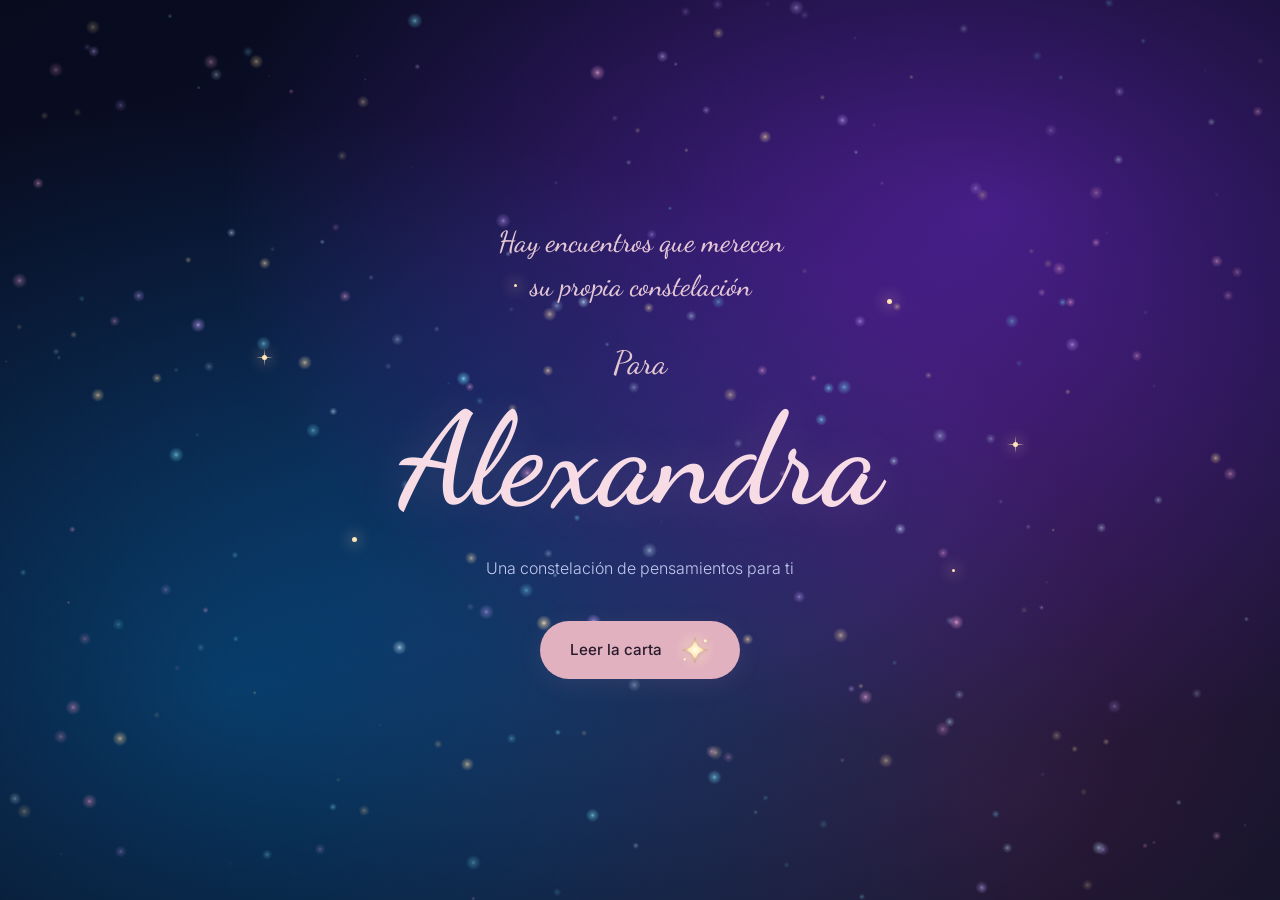
==== commit 7ada0210: "Form Alexandra only from the collision stars and their links" ====
--- a/index.html
+++ b/index.html
@@ -73,6 +73,6 @@
     </button>
     <audio id="bg-music" loop preload="none"><source src="musica.mp3" type="audio/mpeg"></audio>
     <script src="metrics.js?v=lectura-1"></script>
-    <script src="script.js?v=nombre-estelar-1"></script>
+    <script src="script.js?v=nombre-constelacion-2"></script>
 </body>
 </html>
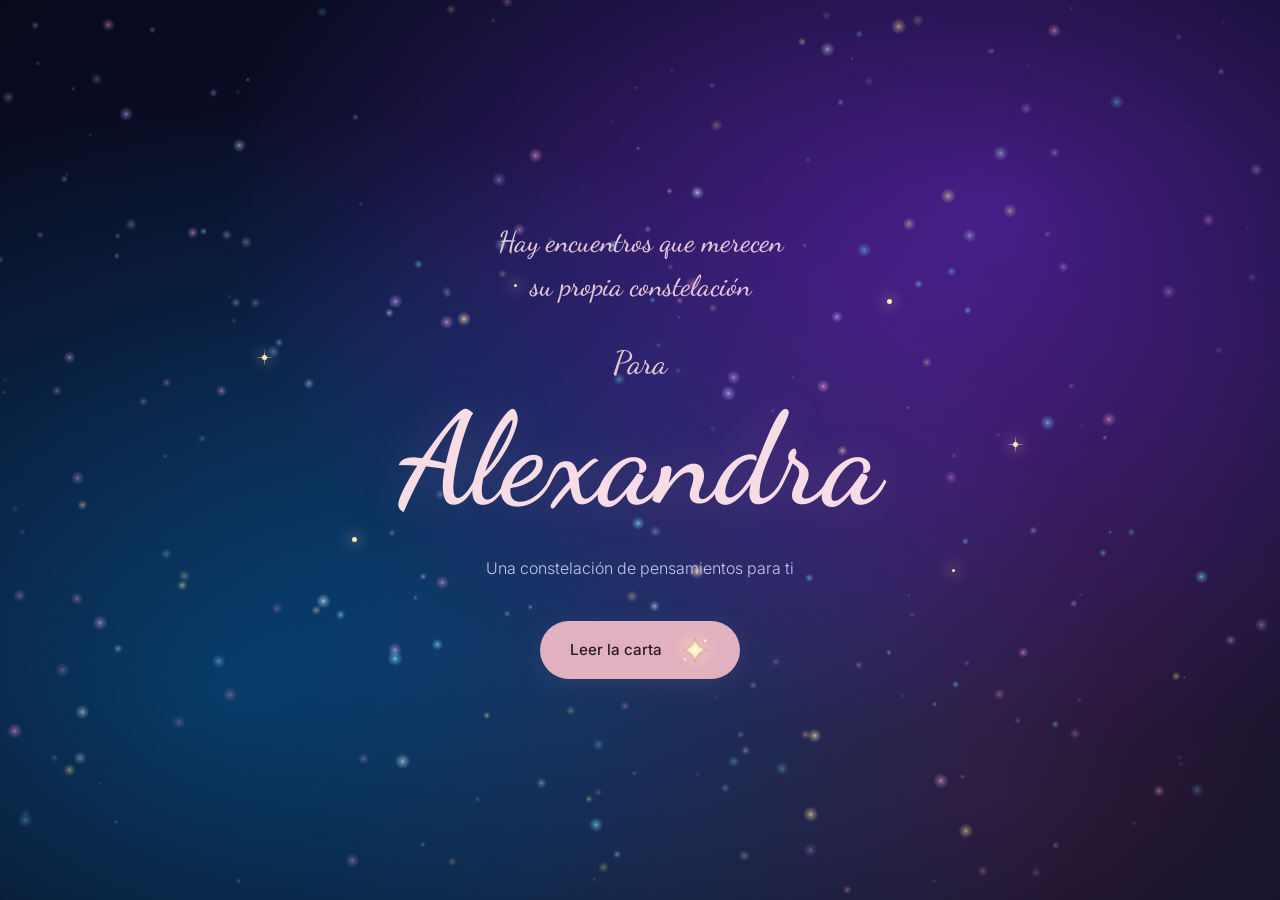
==== commit 2561a17f: "Restore original star constellation name ending" ====
--- a/index.html
+++ b/index.html
@@ -73,6 +73,6 @@
     </button>
     <audio id="bg-music" loop preload="none"><source src="musica.mp3" type="audio/mpeg"></audio>
     <script src="metrics.js?v=lectura-1"></script>
-    <script src="script.js?v=nombre-constelacion-2"></script>
+    <script src="script.js?v=nombre-original-1"></script>
 </body>
 </html>
